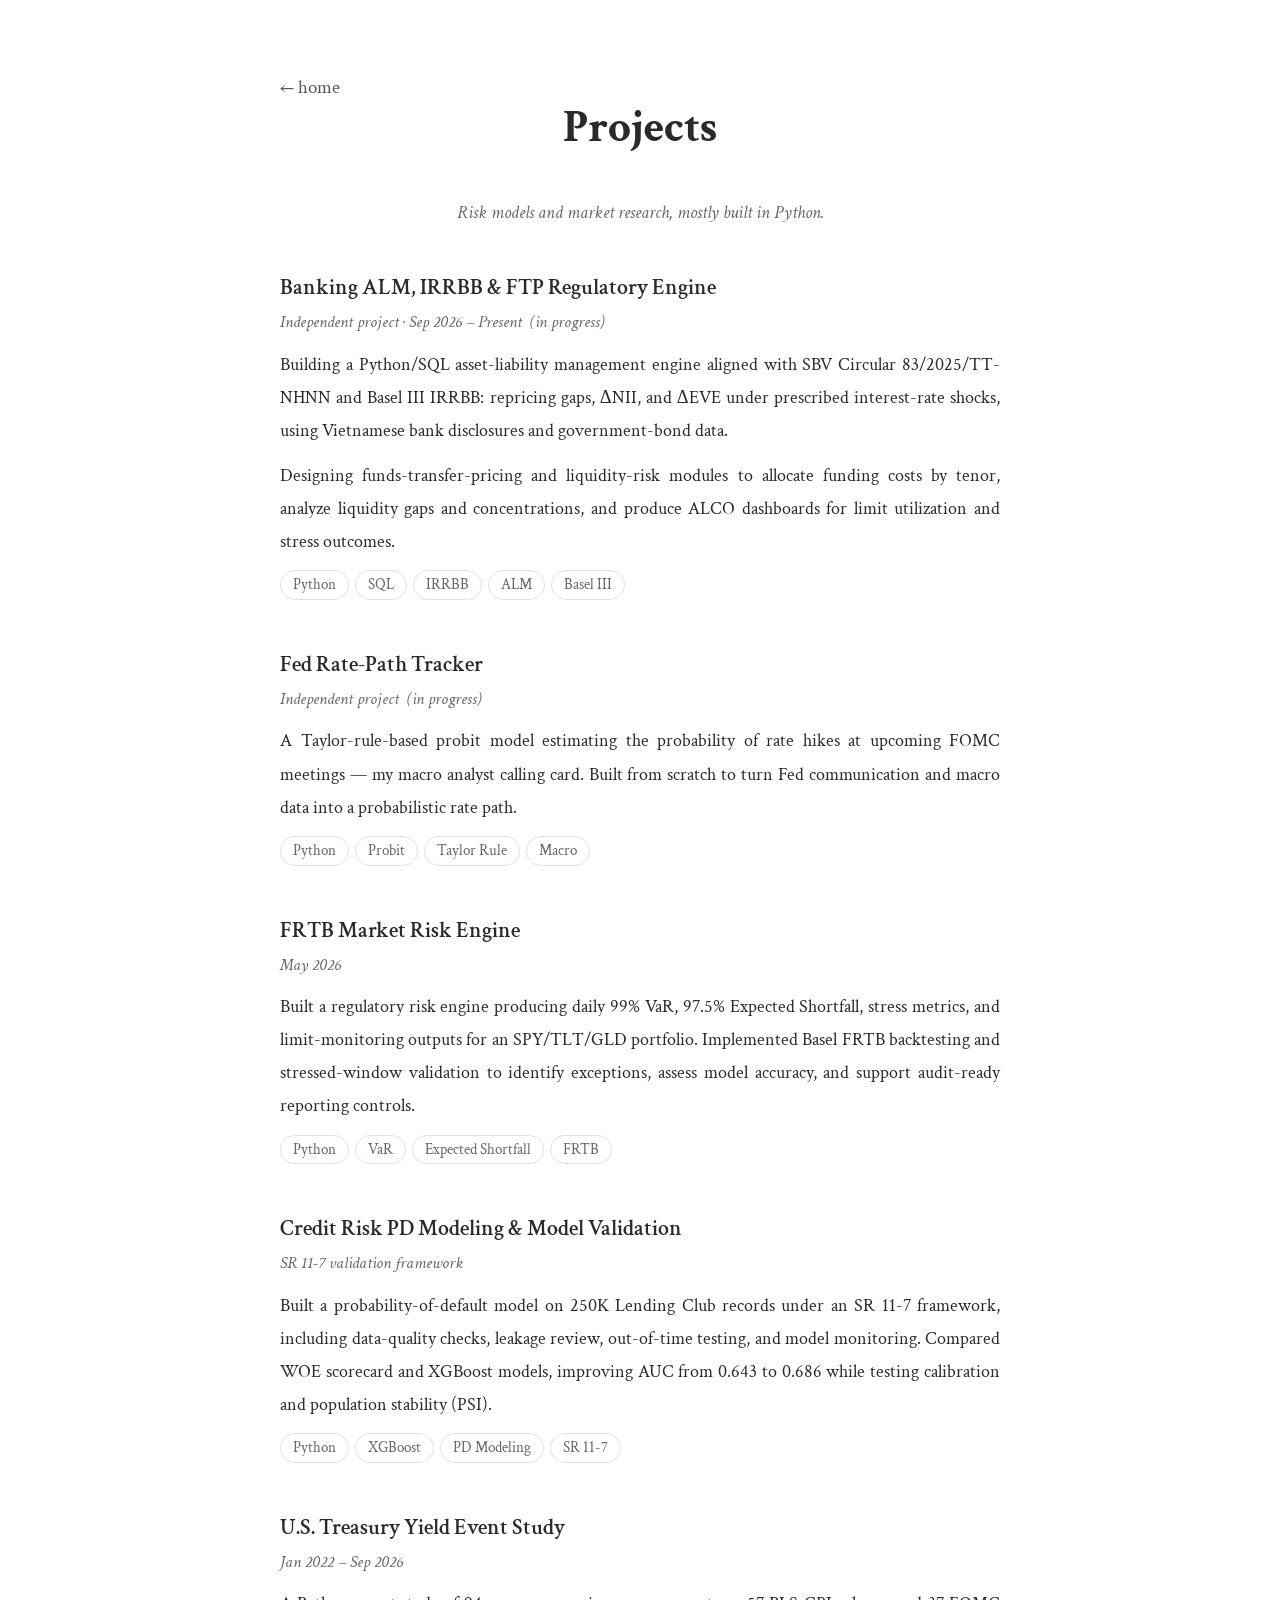
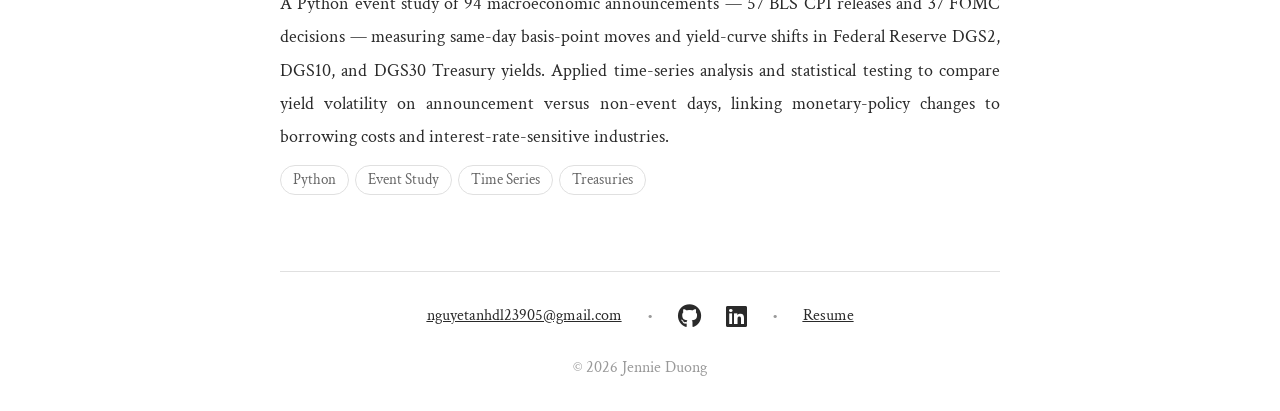
==== projects.html @ dcbd1a94 "Add files via upload" ====
<!DOCTYPE html>
<html lang="en">
<head>
    <meta charset="UTF-8">
    <meta name="viewport" content="width=device-width, initial-scale=1.0">
    <title>Projects &mdash; Jennie Duong</title>
    <link rel="icon" type="image/png" href="assets/images/favicon.png">
    <link rel="preconnect" href="https://fonts.googleapis.com">
    <link rel="preconnect" href="https://fonts.gstatic.com" crossorigin>
    <link href="https://fonts.googleapis.com/css2?family=Crimson+Text:ital,wght@0,400;0,600;0,700;1,400&display=swap" rel="stylesheet">
    <link rel="stylesheet" href="https://cdnjs.cloudflare.com/ajax/libs/font-awesome/6.5.0/css/all.min.css">
    <link rel="stylesheet" href="assets/css/style.css">
</head>
<body>
    <div class="container">
        <header class="page-header">
            <a href="index.html" class="back-link">&larr; home</a>
            <h2 class="page-title">Projects</h2>
        </header>

        <main>
            <p class="intro">Risk models and market research, mostly built in Python.</p>

            <div class="project">
                <h3>Banking ALM, IRRBB &amp; FTP Regulatory Engine</h3>
                <p class="meta">Independent project &middot; Sep 2026 &ndash; Present &nbsp;<span class="in-progress">(in progress)</span></p>
                <p>
                    Building a Python/SQL asset-liability management engine aligned with SBV Circular
                    83/2025/TT-NHNN and Basel III IRRBB: repricing gaps, &Delta;NII, and &Delta;EVE under
                    prescribed interest-rate shocks, using Vietnamese bank disclosures and government-bond data.
                </p>
                <p>
                    Designing funds-transfer-pricing and liquidity-risk modules to allocate funding costs by
                    tenor, analyze liquidity gaps and concentrations, and produce ALCO dashboards for limit
                    utilization and stress outcomes.
                </p>
                <div><span class="tag">Python</span><span class="tag">SQL</span><span class="tag">IRRBB</span><span class="tag">ALM</span><span class="tag">Basel III</span></div>
            </div>

            <div class="project">
                <h3>Fed Rate-Path Tracker</h3>
                <p class="meta">Independent project &nbsp;<span class="in-progress">(in progress)</span></p>
                <p>
                    A Taylor-rule-based probit model estimating the probability of rate hikes at upcoming FOMC
                    meetings &mdash; my macro analyst calling card. Built from scratch to turn Fed communication
                    and macro data into a probabilistic rate path.
                </p>
                <div><span class="tag">Python</span><span class="tag">Probit</span><span class="tag">Taylor Rule</span><span class="tag">Macro</span></div>
            </div>

            <div class="project">
                <h3>FRTB Market Risk Engine</h3>
                <p class="meta">May 2026</p>
                <p>
                    Built a regulatory risk engine producing daily 99% VaR, 97.5% Expected Shortfall, stress
                    metrics, and limit-monitoring outputs for an SPY/TLT/GLD portfolio. Implemented Basel FRTB
                    backtesting and stressed-window validation to identify exceptions, assess model accuracy,
                    and support audit-ready reporting controls.
                </p>
                <div><span class="tag">Python</span><span class="tag">VaR</span><span class="tag">Expected Shortfall</span><span class="tag">FRTB</span></div>
            </div>

            <div class="project">
                <h3>Credit Risk PD Modeling &amp; Model Validation</h3>
                <p class="meta">SR 11-7 validation framework</p>
                <p>
                    Built a probability-of-default model on 250K Lending Club records under an SR 11-7 framework,
                    including data-quality checks, leakage review, out-of-time testing, and model monitoring.
                    Compared WOE scorecard and XGBoost models, improving AUC from 0.643 to 0.686 while testing
                    calibration and population stability (PSI).
                </p>
                <div><span class="tag">Python</span><span class="tag">XGBoost</span><span class="tag">PD Modeling</span><span class="tag">SR 11-7</span></div>
            </div>

            <div class="project">
                <h3>U.S. Treasury Yield Event Study</h3>
                <p class="meta">Jan 2022 &ndash; Sep 2026</p>
                <p>
                    A Python event study of 94 macroeconomic announcements &mdash; 57 BLS CPI releases and 37
                    FOMC decisions &mdash; measuring same-day basis-point moves and yield-curve shifts in Federal
                    Reserve DGS2, DGS10, and DGS30 Treasury yields. Applied time-series analysis and statistical
                    testing to compare yield volatility on announcement versus non-event days, linking
                    monetary-policy changes to borrowing costs and interest-rate-sensitive industries.
                </p>
                <div><span class="tag">Python</span><span class="tag">Event Study</span><span class="tag">Time Series</span><span class="tag">Treasuries</span></div>
            </div>
        </main>

        <footer>
            <div class="social-links">
                <u><a href="mailto:nguyetanhdl23905@gmail.com" aria-label="Email">nguyetanhdl23905@gmail.com</a></u>
                <p>&bull;</p>
                <a href="https://github.com/" target="_blank" aria-label="GitHub"><i class="fa-brands fa-github fa-lg"></i></a>
                <a href="https://www.linkedin.com/in/jennie-duong-36888a2b6/" target="_blank" aria-label="LinkedIn"><i class="fa-brands fa-linkedin fa-lg"></i></a>
                <p>&bull;</p>
                <u><a href="assets/files/resume.pdf" target="_blank">Resume</a></u>
            </div>
            <p>&copy; 2026 Jennie Duong</p>
        </footer>
    </div>
</body>
</html>
---- assets/css/style.css ----
/* Personal site stylesheet — plain HTML/CSS in the style of hrishid15.github.io
   Serif (Crimson Text), centered 800px column, minimal black-on-white. */

* {
    margin: 0;
    padding: 0;
    box-sizing: border-box;
}

body {
    font-family: 'Crimson Text', Georgia, 'Times New Roman', serif;
    background-color: #ffffff;
    color: #2a2a2a;
    line-height: 1.7;
}

.container {
    max-width: 800px;
    margin: 0 auto;
    padding: 0 40px;
}

/* Header */
header {
    display: flex;
    justify-content: space-between;
    align-items: center;
    padding: 60px 0 0 0;
    gap: 40px;
}

.header-text {
    text-align: left;
    flex: 1;
}

.header-text h1 a {
    color: inherit;
    text-decoration: none;
}

h1 {
    font-size: 3rem;
    font-weight: 400;
    letter-spacing: -1px;
    margin-bottom: 5px;
}

.subtitle {
    font-size: 1.2rem;
    color: #666;
    font-style: italic;
}

.header-image {
    flex-shrink: 0;
}

.header-image img {
    width: 150px;
    height: 150px;
    border-radius: 50%;
    object-fit: cover;
    border: 3px solid #e0e0e0;
}

/* Inner page header (Career, Projects, Coursework, Blog) */
.page-header {
    display: flex;
    align-items: center;
    justify-content: center;
    position: relative;
    padding: 90px 0 10px;
    margin-bottom: 20px;
}

.back-link {
    position: absolute;
    left: 0;
    top: 50%;
    transform: translateY(-50%);
    color: #555;
    font-size: 1.2rem;
    text-decoration: none;
}

.back-link::after {
    content: '';
    position: absolute;
    width: 0;
    height: 2px;
    bottom: -5px;
    left: 0;
    background-color: #1a1a1a;
    transition: width 0.3s ease;
}

.back-link:hover {
    color: #1a1a1a;
}

.back-link:hover::after {
    width: 100%;
}

.page-title {
    font-size: 2.8rem;
    font-weight: 700;
    margin: 0;
    text-align: center;
}

/* Navigation */
nav {
    border-top: 1px solid #e0e0e0;
    border-bottom: 1px solid #e0e0e0;
    padding: 20px 0;
    margin: 40px 0;
}

nav ul {
    list-style: none;
    display: flex;
    justify-content: center;
    gap: 50px;
}

nav a {
    color: #2a2a2a;
    text-decoration: none;
    font-size: 1.1rem;
    position: relative;
    transition: color 0.3s ease;
}

nav a:hover {
    color: #999;
}

nav a.active {
    color: #2a2a2a;
    font-weight: 600;
}

nav a::after {
    content: '';
    position: absolute;
    width: 0;
    height: 2px;
    bottom: -5px;
    left: 0;
    background-color: #2a2a2a;
    transition: width 0.3s ease;
}

nav a:hover::after,
nav a.active::after {
    width: 100%;
}

/* Main content */
main {
    padding: 0 0 30px 0;
}

main h2 {
    font-size: 2rem;
    font-weight: 600;
    margin-bottom: 30px;
    text-align: center;
}

main p {
    font-size: 1.15rem;
    line-height: 1.8;
    margin-bottom: 20px;
    text-align: justify;
}

main a {
    color: inherit;
    text-decoration: none;
    transition: text-decoration 0.2s ease;
}

main a:hover,
main a:focus {
    text-decoration: underline;
}

.intro {
    text-align: center;
    color: #666;
    font-style: italic;
    margin-bottom: 40px;
}

/* Career entries */
.job {
    margin-bottom: 40px;
}

.job-head {
    display: flex;
    justify-content: space-between;
    align-items: baseline;
    flex-wrap: wrap;
    gap: 4px 16px;
}

.job h3 {
    font-size: 1.4rem;
    font-weight: 600;
}

.job .dates {
    color: #666;
    font-style: italic;
    font-size: 1.05rem;
    white-space: nowrap;
}

.job .role {
    color: #555;
    font-size: 1.1rem;
    font-style: italic;
    margin-bottom: 10px;
}

ul.bullets {
    margin: 0 0 0 24px;
    font-size: 1.1rem;
    line-height: 1.7;
}

ul.bullets li {
    margin-bottom: 8px;
    text-align: left;
}

/* Project entries */
.project {
    margin-bottom: 40px;
}

.project h3 {
    font-size: 1.4rem;
    font-weight: 600;
}

.project .meta {
    color: #666;
    font-style: italic;
    font-size: 1.05rem;
    margin-bottom: 10px;
}

.project p {
    margin-bottom: 12px;
}

.tag {
    display: inline-block;
    font-size: 0.95rem;
    border: 1px solid #e0e0e0;
    border-radius: 20px;
    padding: 1px 12px;
    color: #666;
    margin: 0 6px 6px 0;
}

.in-progress {
    color: #666;
    font-style: italic;
    font-size: 1.05rem;
}

/* Coursework */
.course {
    margin-bottom: 38px;
}

.course h3 {
    font-size: 1.35rem;
    font-weight: 600;
    margin-bottom: 4px;
}

.course .keywords {
    color: #777;
    font-style: italic;
    font-size: 1.05rem;
    margin-bottom: 10px;
}

.course p {
    margin-bottom: 0;
}

.section-head {
    display: inline-block;
    font-size: 2rem;
    font-weight: 600;
    margin: 10px 0 28px;
    padding-bottom: 6px;
    border-bottom: 1px solid #e0e0e0;
}

/* Blog */
.post {
    margin-bottom: 36px;
}

.post h3 {
    font-size: 1.4rem;
    font-weight: 600;
}

.post .date {
    color: #999;
    font-style: italic;
    font-size: 1.05rem;
    margin-bottom: 10px;
}

/* Footer */
footer {
    text-align: center;
    padding: 30px 0;
    border-top: 1px solid #e0e0e0;
    color: #999;
    font-size: 1rem;
}

.social-links {
    display: flex;
    justify-content: center;
    align-items: center;
    gap: 25px;
    margin-bottom: 25px;
    flex-wrap: wrap;
}

.social-links a {
    color: #2a2a2a;
    text-decoration: none;
    transition: color 0.3s ease;
    display: flex;
    align-items: center;
    justify-content: center;
}

.social-links a:hover {
    color: #666;
}

.social-links i {
    font-size: 1.5rem;
}

.social-links a:hover i {
    color: #555;
}

.social-links u a {
    text-decoration: underline;
}

/* Responsive */
@media (max-width: 768px) {
    .page-header {
        display: block;
        text-align: center;
        padding-top: 30px;
    }

    .back-link {
        position: relative;
        display: inline-block;
        transform: none;
        margin-bottom: 12px;
    }

    .page-title {
        font-size: 2.2rem;
    }

    header {
        flex-direction: column;
        text-align: center;
    }

    .header-text {
        text-align: center;
    }

    .header-image img {
        width: 150px;
        height: 150px;
    }

    h1 {
        font-size: 2.8rem;
    }

    .subtitle {
        font-size: 1.2rem;
    }

    nav ul {
        flex-wrap: wrap;
        gap: 25px;
    }

    nav a {
        font-size: 1.1rem;
    }

    main h2 {
        font-size: 2rem;
    }

    main p {
        font-size: 1.1rem;
        text-align: left;
    }

    .job-head {
        flex-direction: column;
        align-items: flex-start;
    }
}
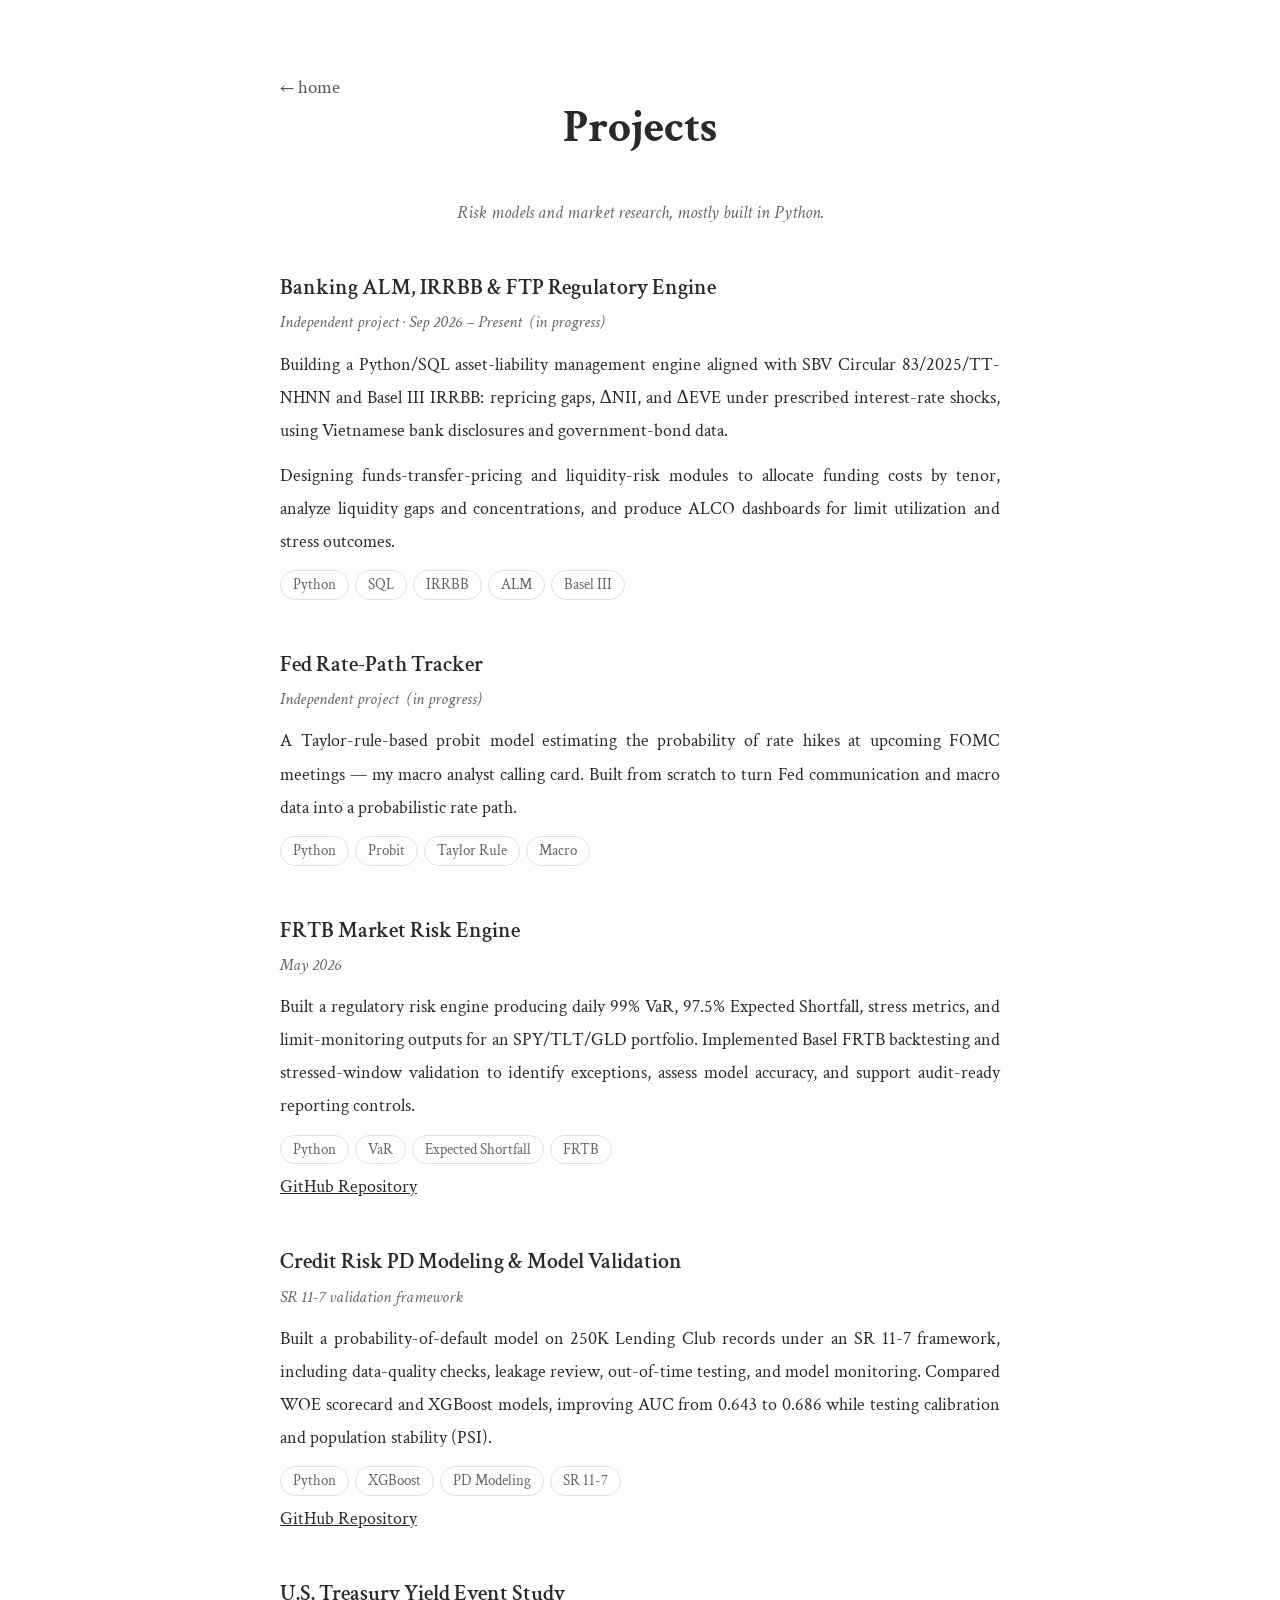
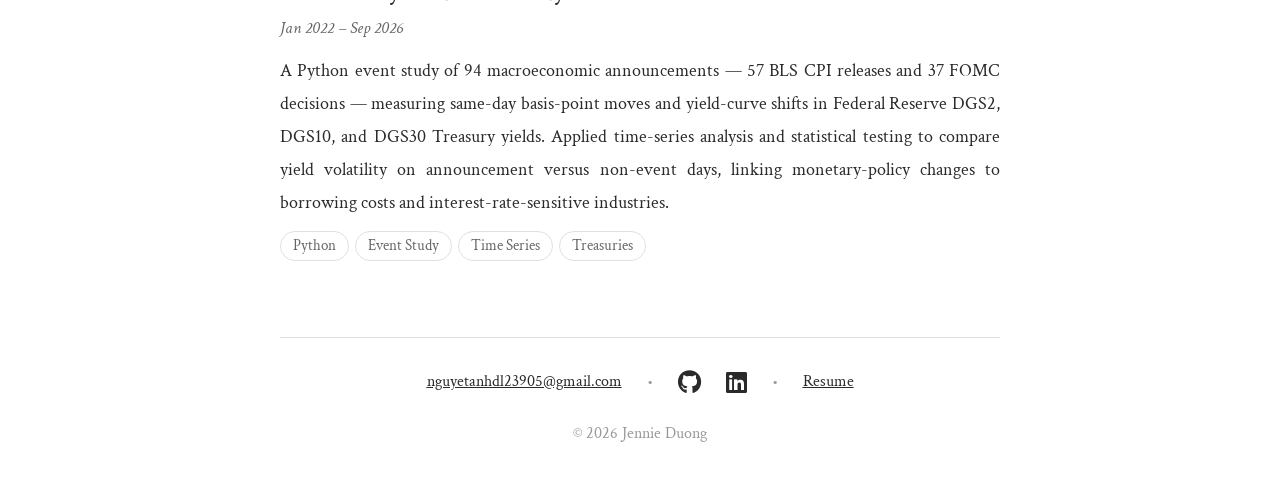
==== commit 3dce4c4f: "Add files via upload" ====
--- a/projects.html
+++ b/projects.html
@@ -58,6 +58,7 @@
                     and support audit-ready reporting controls.
                 </p>
                 <div><span class="tag">Python</span><span class="tag">VaR</span><span class="tag">Expected Shortfall</span><span class="tag">FRTB</span></div>
+                <p><u><a href="https://github.com/jennied2/FRTB-Market-Risk-Engine" target="_blank">GitHub Repository</a></u></p>
             </div>
 
             <div class="project">
@@ -70,6 +71,7 @@
                     calibration and population stability (PSI).
                 </p>
                 <div><span class="tag">Python</span><span class="tag">XGBoost</span><span class="tag">PD Modeling</span><span class="tag">SR 11-7</span></div>
+                <p><u><a href="https://github.com/jennied2/credit-risk-pd-validation" target="_blank">GitHub Repository</a></u></p>
             </div>
 
             <div class="project">
@@ -90,7 +92,7 @@
             <div class="social-links">
                 <u><a href="mailto:nguyetanhdl23905@gmail.com" aria-label="Email">nguyetanhdl23905@gmail.com</a></u>
                 <p>&bull;</p>
-                <a href="https://github.com/" target="_blank" aria-label="GitHub"><i class="fa-brands fa-github fa-lg"></i></a>
+                <a href="https://github.com/jennied2" target="_blank" aria-label="GitHub"><i class="fa-brands fa-github fa-lg"></i></a>
                 <a href="https://www.linkedin.com/in/jennie-duong-36888a2b6/" target="_blank" aria-label="LinkedIn"><i class="fa-brands fa-linkedin fa-lg"></i></a>
                 <p>&bull;</p>
                 <u><a href="assets/files/resume.pdf" target="_blank">Resume</a></u>
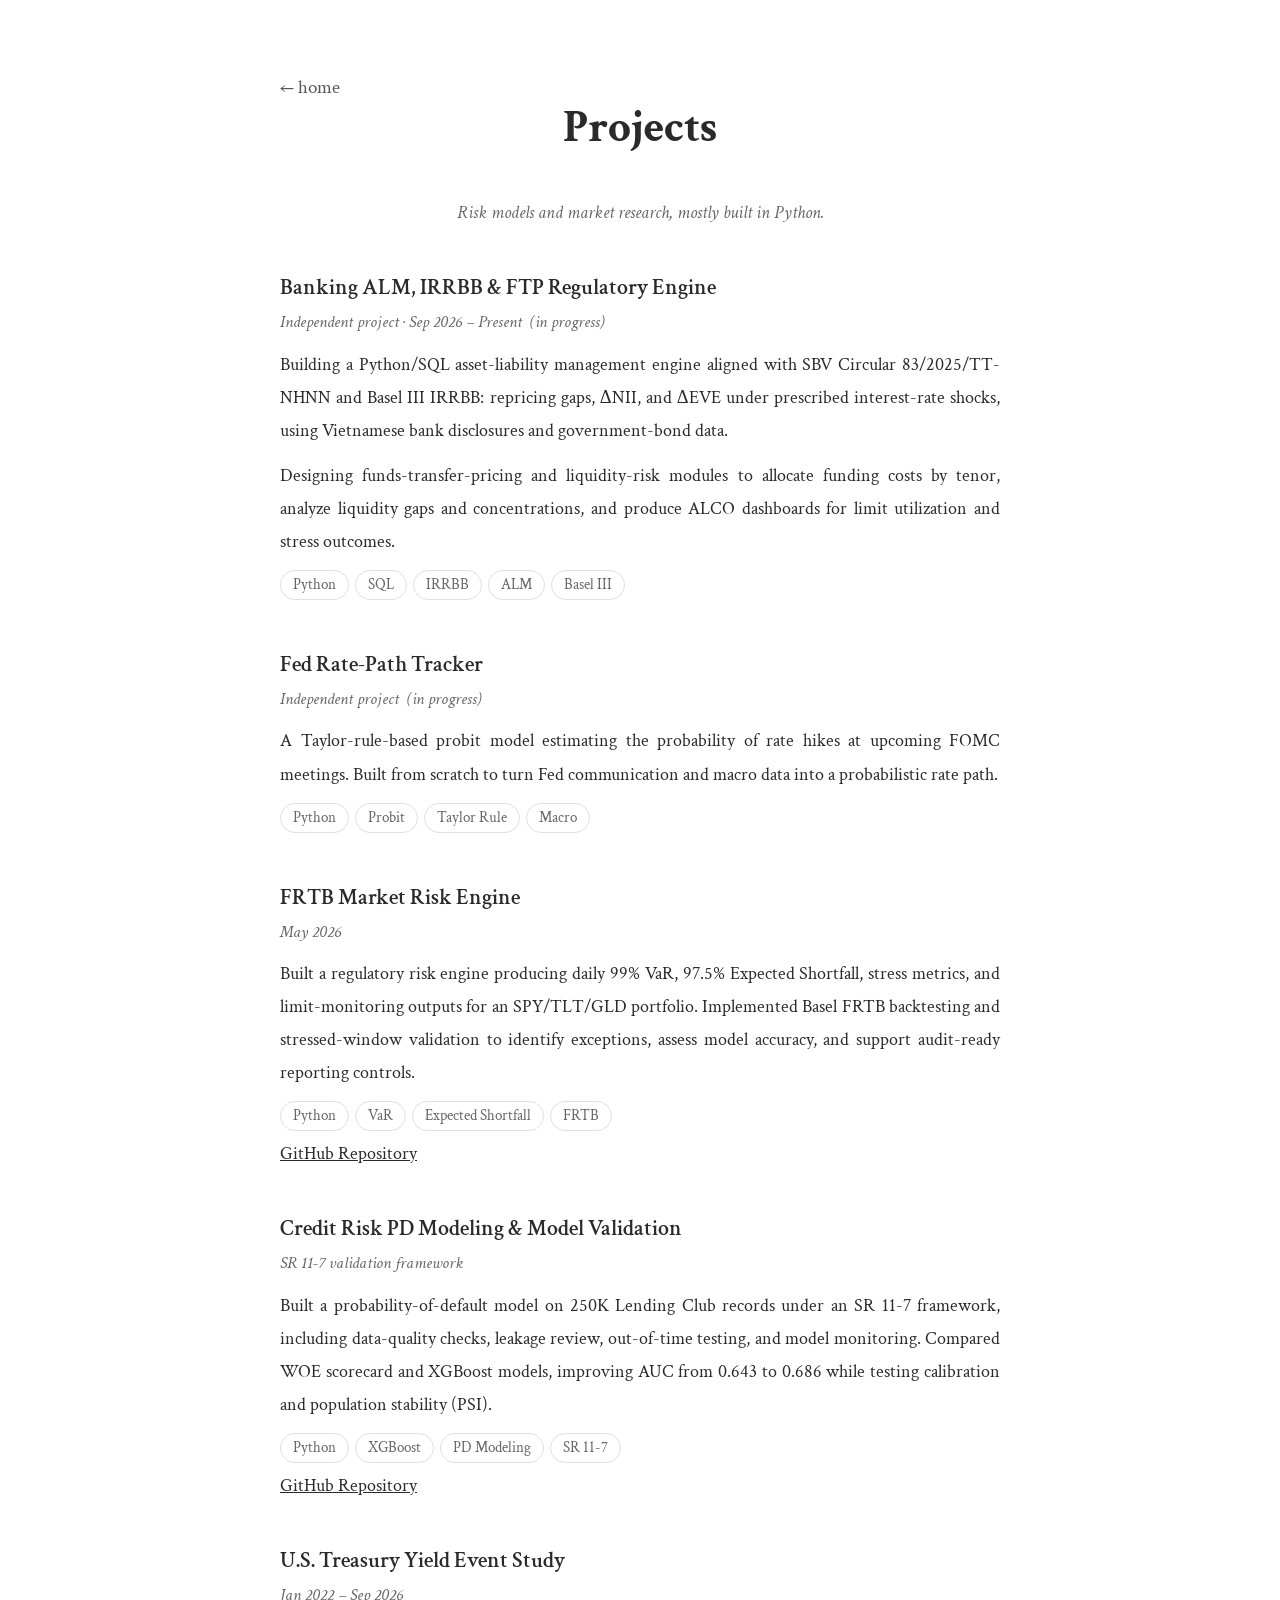
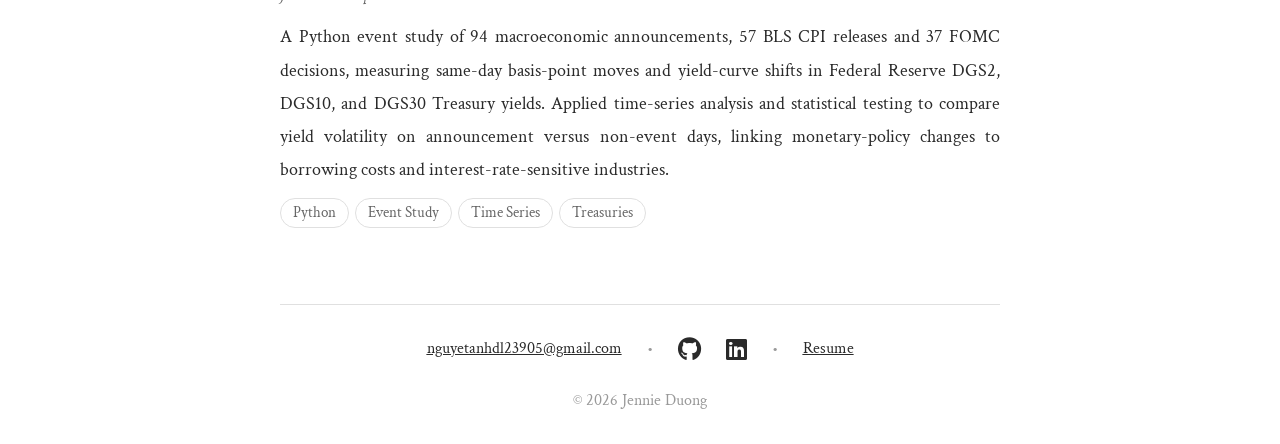
==== commit 5251ae59: "Add files via upload" ====
--- a/projects.html
+++ b/projects.html
@@ -42,7 +42,7 @@
                 <p class="meta">Independent project &nbsp;<span class="in-progress">(in progress)</span></p>
                 <p>
                     A Taylor-rule-based probit model estimating the probability of rate hikes at upcoming FOMC
-                    meetings &mdash; my macro analyst calling card. Built from scratch to turn Fed communication
+                    meetings. Built from scratch to turn Fed communication
                     and macro data into a probabilistic rate path.
                 </p>
                 <div><span class="tag">Python</span><span class="tag">Probit</span><span class="tag">Taylor Rule</span><span class="tag">Macro</span></div>
@@ -78,8 +78,8 @@
                 <h3>U.S. Treasury Yield Event Study</h3>
                 <p class="meta">Jan 2022 &ndash; Sep 2026</p>
                 <p>
-                    A Python event study of 94 macroeconomic announcements &mdash; 57 BLS CPI releases and 37
-                    FOMC decisions &mdash; measuring same-day basis-point moves and yield-curve shifts in Federal
+                    A Python event study of 94 macroeconomic announcements, 57 BLS CPI releases and 37
+                    FOMC decisions, measuring same-day basis-point moves and yield-curve shifts in Federal
                     Reserve DGS2, DGS10, and DGS30 Treasury yields. Applied time-series analysis and statistical
                     testing to compare yield volatility on announcement versus non-event days, linking
                     monetary-policy changes to borrowing costs and interest-rate-sensitive industries.
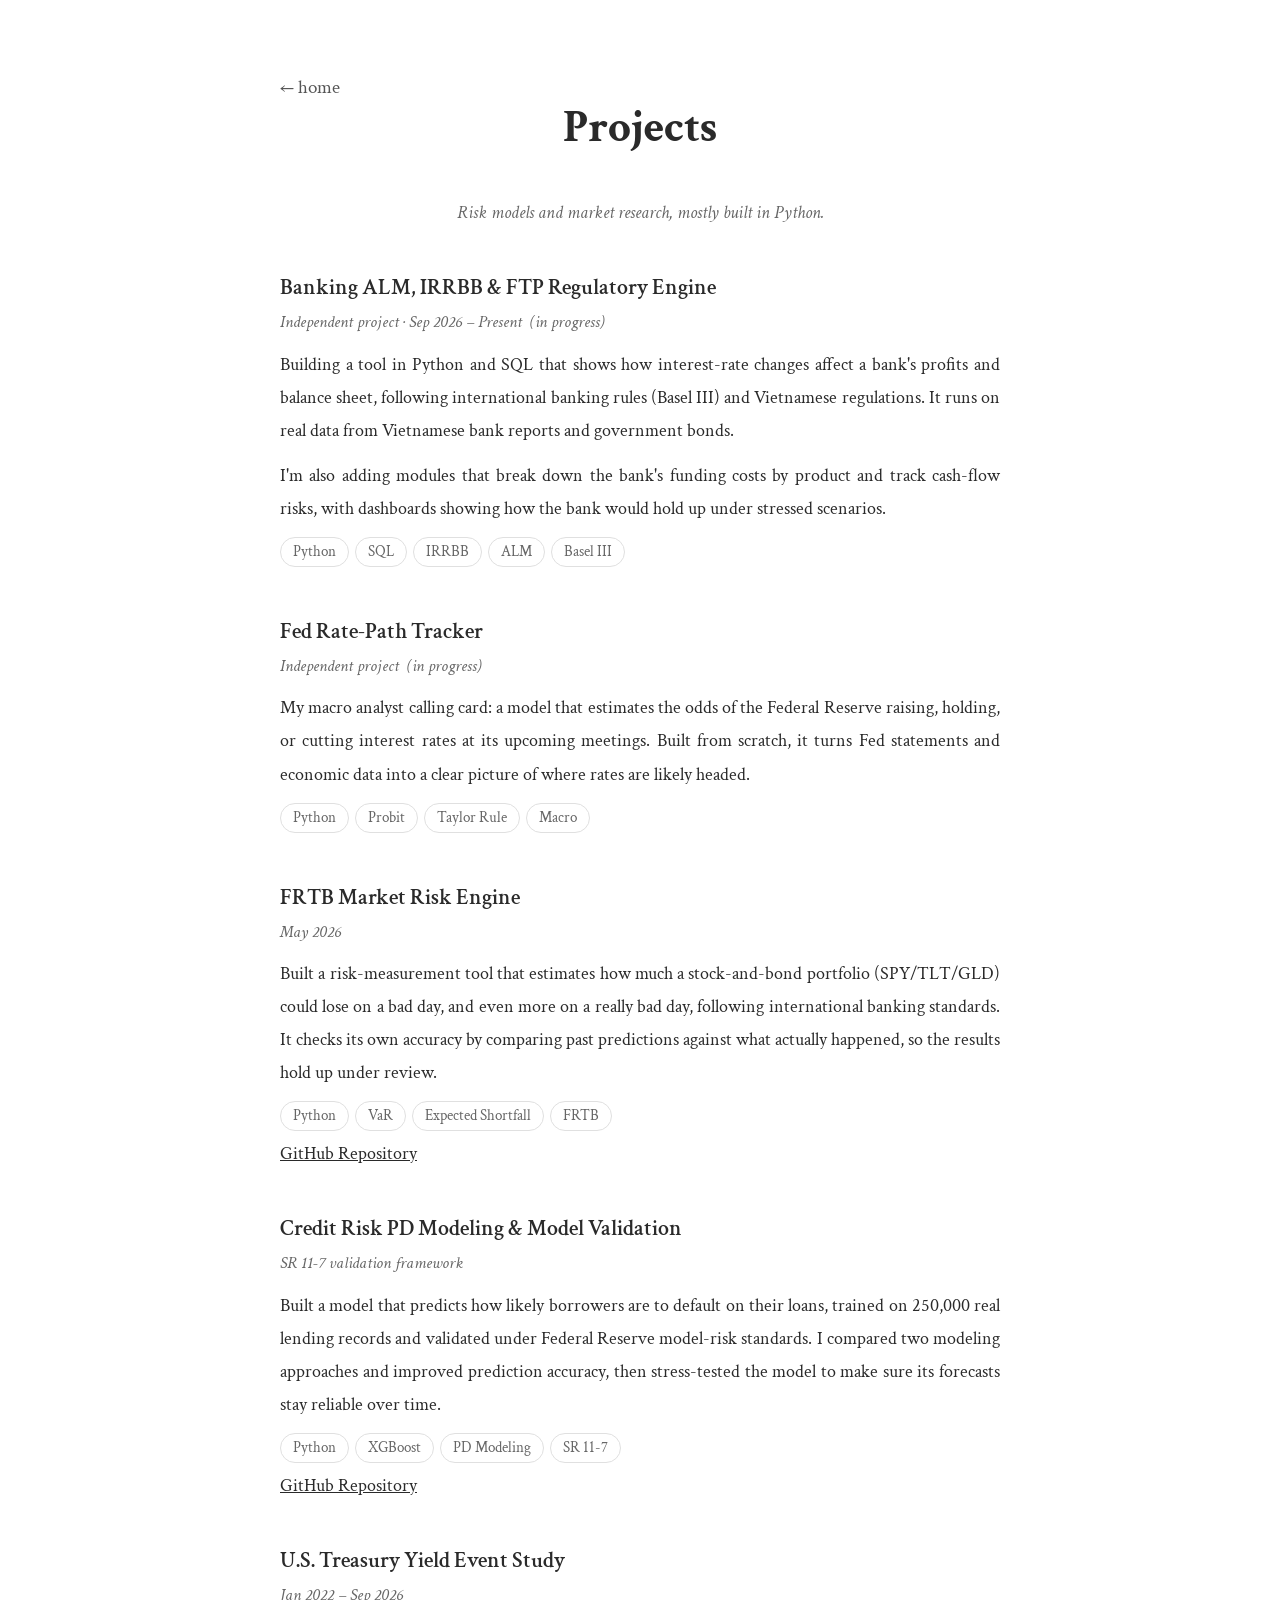
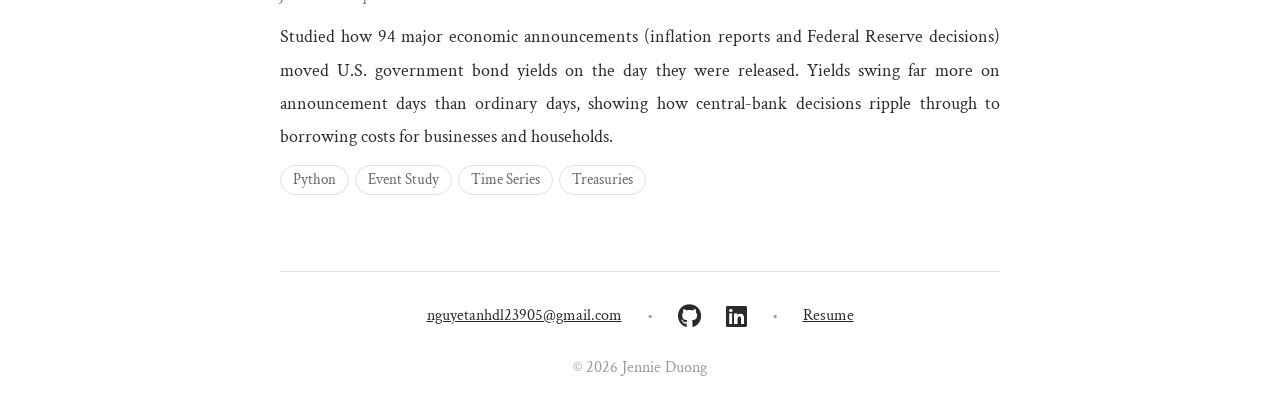
==== commit 0ae3c7cd: "Add files via upload" ====
--- a/projects.html
+++ b/projects.html
@@ -25,14 +25,14 @@
                 <h3>Banking ALM, IRRBB &amp; FTP Regulatory Engine</h3>
                 <p class="meta">Independent project &middot; Sep 2026 &ndash; Present &nbsp;<span class="in-progress">(in progress)</span></p>
                 <p>
-                    Building a Python/SQL asset-liability management engine aligned with SBV Circular
-                    83/2025/TT-NHNN and Basel III IRRBB: repricing gaps, &Delta;NII, and &Delta;EVE under
-                    prescribed interest-rate shocks, using Vietnamese bank disclosures and government-bond data.
+                    Building a tool in Python and SQL that shows how interest-rate changes affect a bank's
+                    profits and balance sheet, following international banking rules (Basel III) and
+                    Vietnamese regulations. It runs on real data from Vietnamese bank reports and
+                    government bonds.
                 </p>
                 <p>
-                    Designing funds-transfer-pricing and liquidity-risk modules to allocate funding costs by
-                    tenor, analyze liquidity gaps and concentrations, and produce ALCO dashboards for limit
-                    utilization and stress outcomes.
+                    I'm also adding modules that break down the bank's funding costs by product and track
+                    cash-flow risks, with dashboards showing how the bank would hold up under stressed scenarios.
                 </p>
                 <div><span class="tag">Python</span><span class="tag">SQL</span><span class="tag">IRRBB</span><span class="tag">ALM</span><span class="tag">Basel III</span></div>
             </div>
@@ -41,9 +41,10 @@
                 <h3>Fed Rate-Path Tracker</h3>
                 <p class="meta">Independent project &nbsp;<span class="in-progress">(in progress)</span></p>
                 <p>
-                    A Taylor-rule-based probit model estimating the probability of rate hikes at upcoming FOMC
-                    meetings. Built from scratch to turn Fed communication
-                    and macro data into a probabilistic rate path.
+                    My macro analyst calling card: a model that estimates the odds of the Federal Reserve
+                    raising, holding, or cutting interest rates at its upcoming meetings. Built from
+                    scratch, it turns Fed statements and economic data into a clear picture of where rates
+                    are likely headed.
                 </p>
                 <div><span class="tag">Python</span><span class="tag">Probit</span><span class="tag">Taylor Rule</span><span class="tag">Macro</span></div>
             </div>
@@ -52,10 +53,10 @@
                 <h3>FRTB Market Risk Engine</h3>
                 <p class="meta">May 2026</p>
                 <p>
-                    Built a regulatory risk engine producing daily 99% VaR, 97.5% Expected Shortfall, stress
-                    metrics, and limit-monitoring outputs for an SPY/TLT/GLD portfolio. Implemented Basel FRTB
-                    backtesting and stressed-window validation to identify exceptions, assess model accuracy,
-                    and support audit-ready reporting controls.
+                    Built a risk-measurement tool that estimates how much a stock-and-bond portfolio
+                    (SPY/TLT/GLD) could lose on a bad day, and even more on a really bad day, following
+                    international banking standards. It checks its own accuracy by comparing past predictions
+                    against what actually happened, so the results hold up under review.
                 </p>
                 <div><span class="tag">Python</span><span class="tag">VaR</span><span class="tag">Expected Shortfall</span><span class="tag">FRTB</span></div>
                 <p><u><a href="https://github.com/jennied2/FRTB-Market-Risk-Engine" target="_blank">GitHub Repository</a></u></p>
@@ -65,10 +66,10 @@
                 <h3>Credit Risk PD Modeling &amp; Model Validation</h3>
                 <p class="meta">SR 11-7 validation framework</p>
                 <p>
-                    Built a probability-of-default model on 250K Lending Club records under an SR 11-7 framework,
-                    including data-quality checks, leakage review, out-of-time testing, and model monitoring.
-                    Compared WOE scorecard and XGBoost models, improving AUC from 0.643 to 0.686 while testing
-                    calibration and population stability (PSI).
+                    Built a model that predicts how likely borrowers are to default on their loans, trained on
+                    250,000 real lending records and validated under Federal Reserve model-risk standards.
+                    I compared two modeling approaches and improved prediction accuracy, then stress-tested
+                    the model to make sure its forecasts stay reliable over time.
                 </p>
                 <div><span class="tag">Python</span><span class="tag">XGBoost</span><span class="tag">PD Modeling</span><span class="tag">SR 11-7</span></div>
                 <p><u><a href="https://github.com/jennied2/credit-risk-pd-validation" target="_blank">GitHub Repository</a></u></p>
@@ -78,11 +79,10 @@
                 <h3>U.S. Treasury Yield Event Study</h3>
                 <p class="meta">Jan 2022 &ndash; Sep 2026</p>
                 <p>
-                    A Python event study of 94 macroeconomic announcements, 57 BLS CPI releases and 37
-                    FOMC decisions, measuring same-day basis-point moves and yield-curve shifts in Federal
-                    Reserve DGS2, DGS10, and DGS30 Treasury yields. Applied time-series analysis and statistical
-                    testing to compare yield volatility on announcement versus non-event days, linking
-                    monetary-policy changes to borrowing costs and interest-rate-sensitive industries.
+                    Studied how 94 major economic announcements (inflation reports and Federal Reserve
+                    decisions) moved U.S. government bond yields on the day they were released. Yields
+                    swing far more on announcement days than ordinary days, showing how central-bank decisions
+                    ripple through to borrowing costs for businesses and households.
                 </p>
                 <div><span class="tag">Python</span><span class="tag">Event Study</span><span class="tag">Time Series</span><span class="tag">Treasuries</span></div>
             </div>
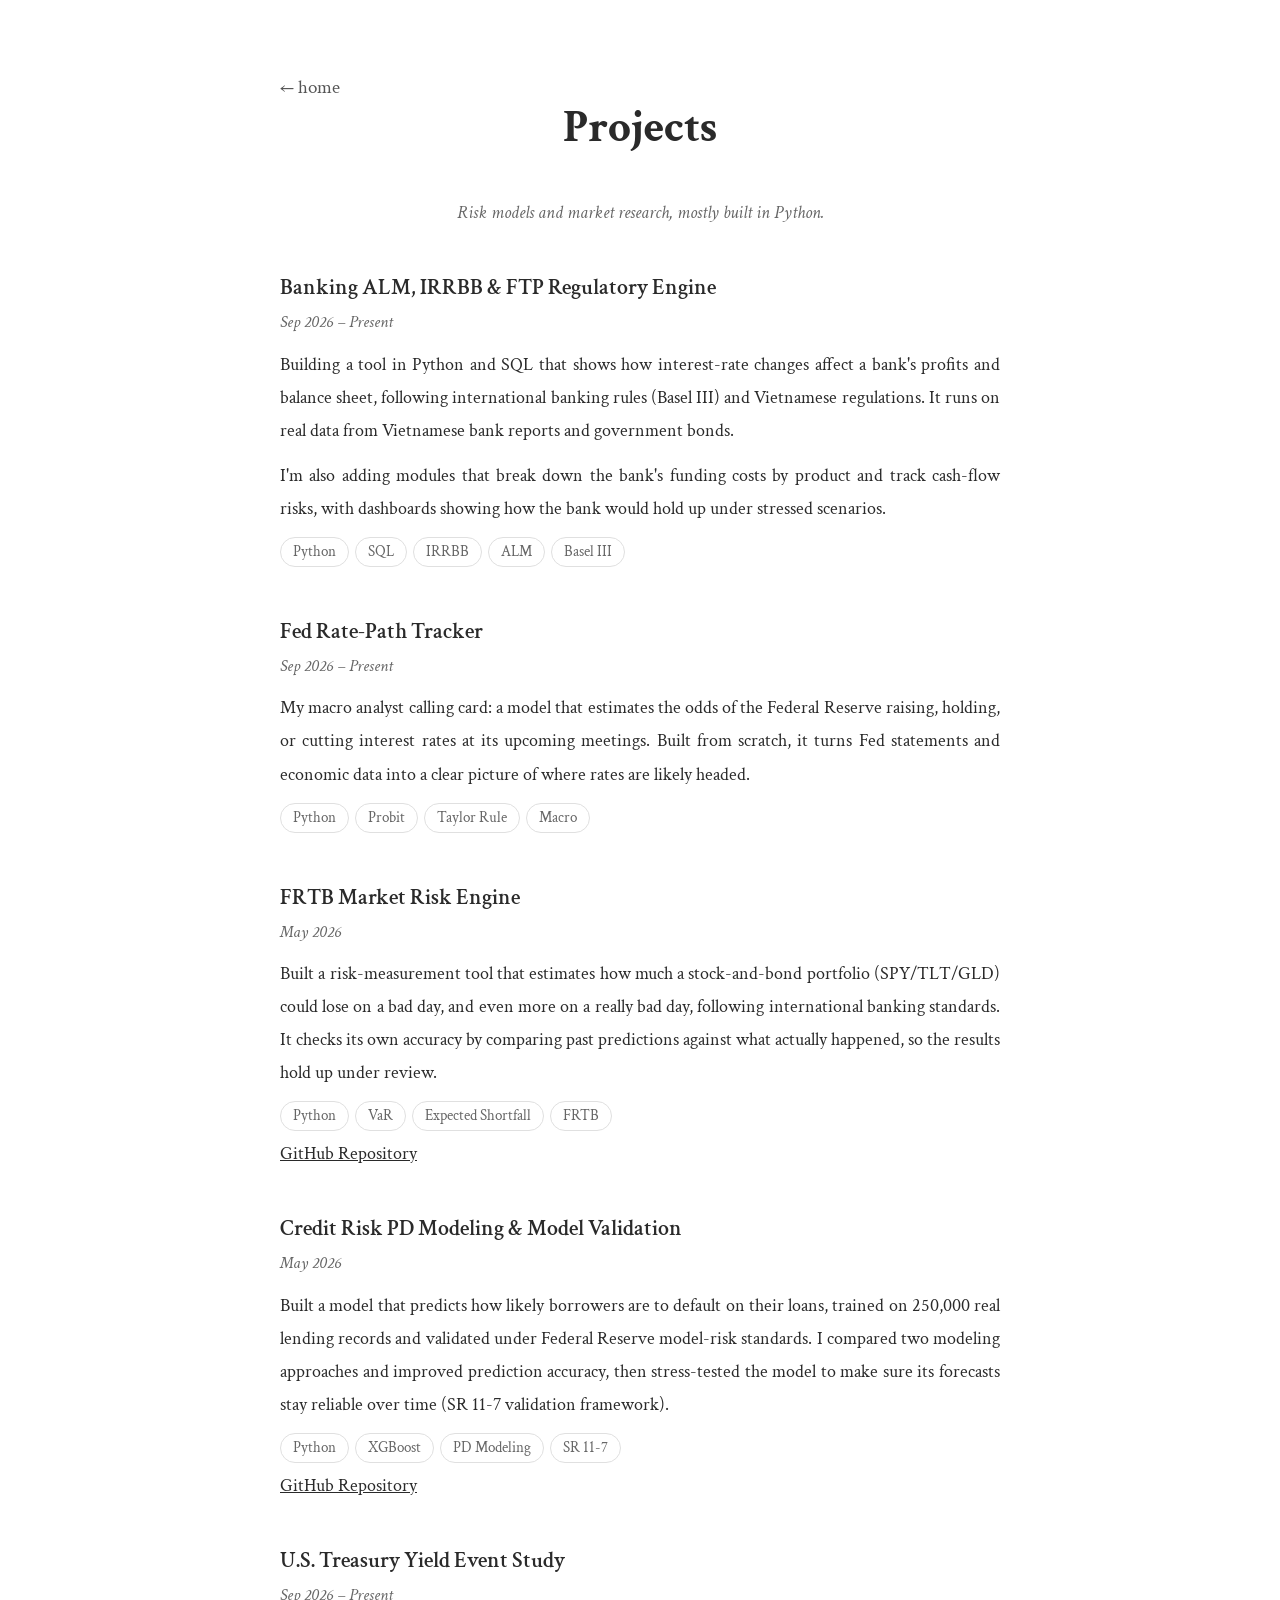
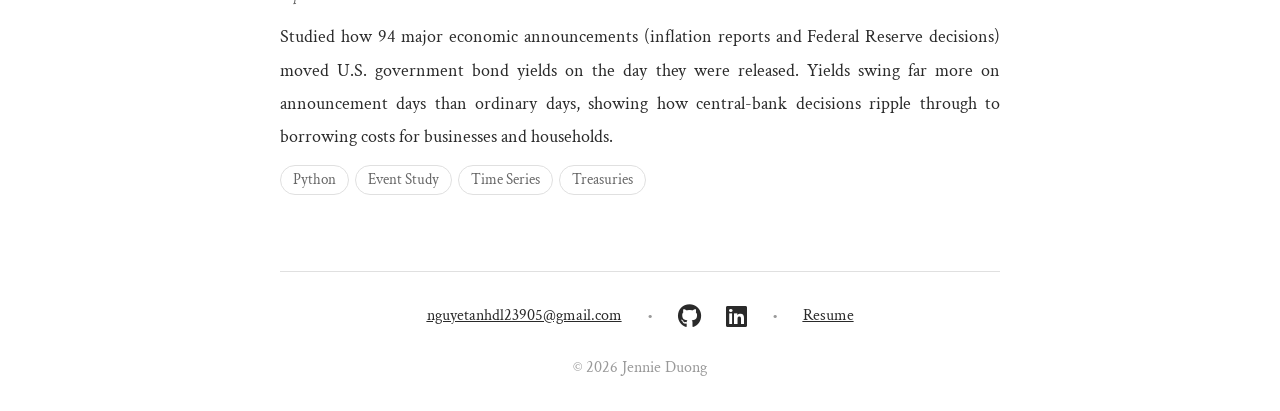
==== commit 894c47c0: "Add files via upload" ====
--- a/projects.html
+++ b/projects.html
@@ -23,7 +23,7 @@
 
             <div class="project">
                 <h3>Banking ALM, IRRBB &amp; FTP Regulatory Engine</h3>
-                <p class="meta">Independent project &middot; Sep 2026 &ndash; Present &nbsp;<span class="in-progress">(in progress)</span></p>
+                <p class="meta">Sep 2026 &ndash; Present</p>
                 <p>
                     Building a tool in Python and SQL that shows how interest-rate changes affect a bank's
                     profits and balance sheet, following international banking rules (Basel III) and
@@ -39,7 +39,7 @@
 
             <div class="project">
                 <h3>Fed Rate-Path Tracker</h3>
-                <p class="meta">Independent project &nbsp;<span class="in-progress">(in progress)</span></p>
+                <p class="meta">Sep 2026 &ndash; Present</p>
                 <p>
                     My macro analyst calling card: a model that estimates the odds of the Federal Reserve
                     raising, holding, or cutting interest rates at its upcoming meetings. Built from
@@ -64,12 +64,12 @@
 
             <div class="project">
                 <h3>Credit Risk PD Modeling &amp; Model Validation</h3>
-                <p class="meta">SR 11-7 validation framework</p>
+                <p class="meta">May 2026</p>
                 <p>
                     Built a model that predicts how likely borrowers are to default on their loans, trained on
                     250,000 real lending records and validated under Federal Reserve model-risk standards.
                     I compared two modeling approaches and improved prediction accuracy, then stress-tested
-                    the model to make sure its forecasts stay reliable over time.
+                    the model to make sure its forecasts stay reliable over time (SR 11-7 validation framework).
                 </p>
                 <div><span class="tag">Python</span><span class="tag">XGBoost</span><span class="tag">PD Modeling</span><span class="tag">SR 11-7</span></div>
                 <p><u><a href="https://github.com/jennied2/credit-risk-pd-validation" target="_blank">GitHub Repository</a></u></p>
@@ -77,7 +77,7 @@
 
             <div class="project">
                 <h3>U.S. Treasury Yield Event Study</h3>
-                <p class="meta">Jan 2022 &ndash; Sep 2026</p>
+                <p class="meta">Sep 2026 &ndash; Present</p>
                 <p>
                     Studied how 94 major economic announcements (inflation reports and Federal Reserve
                     decisions) moved U.S. government bond yields on the day they were released. Yields
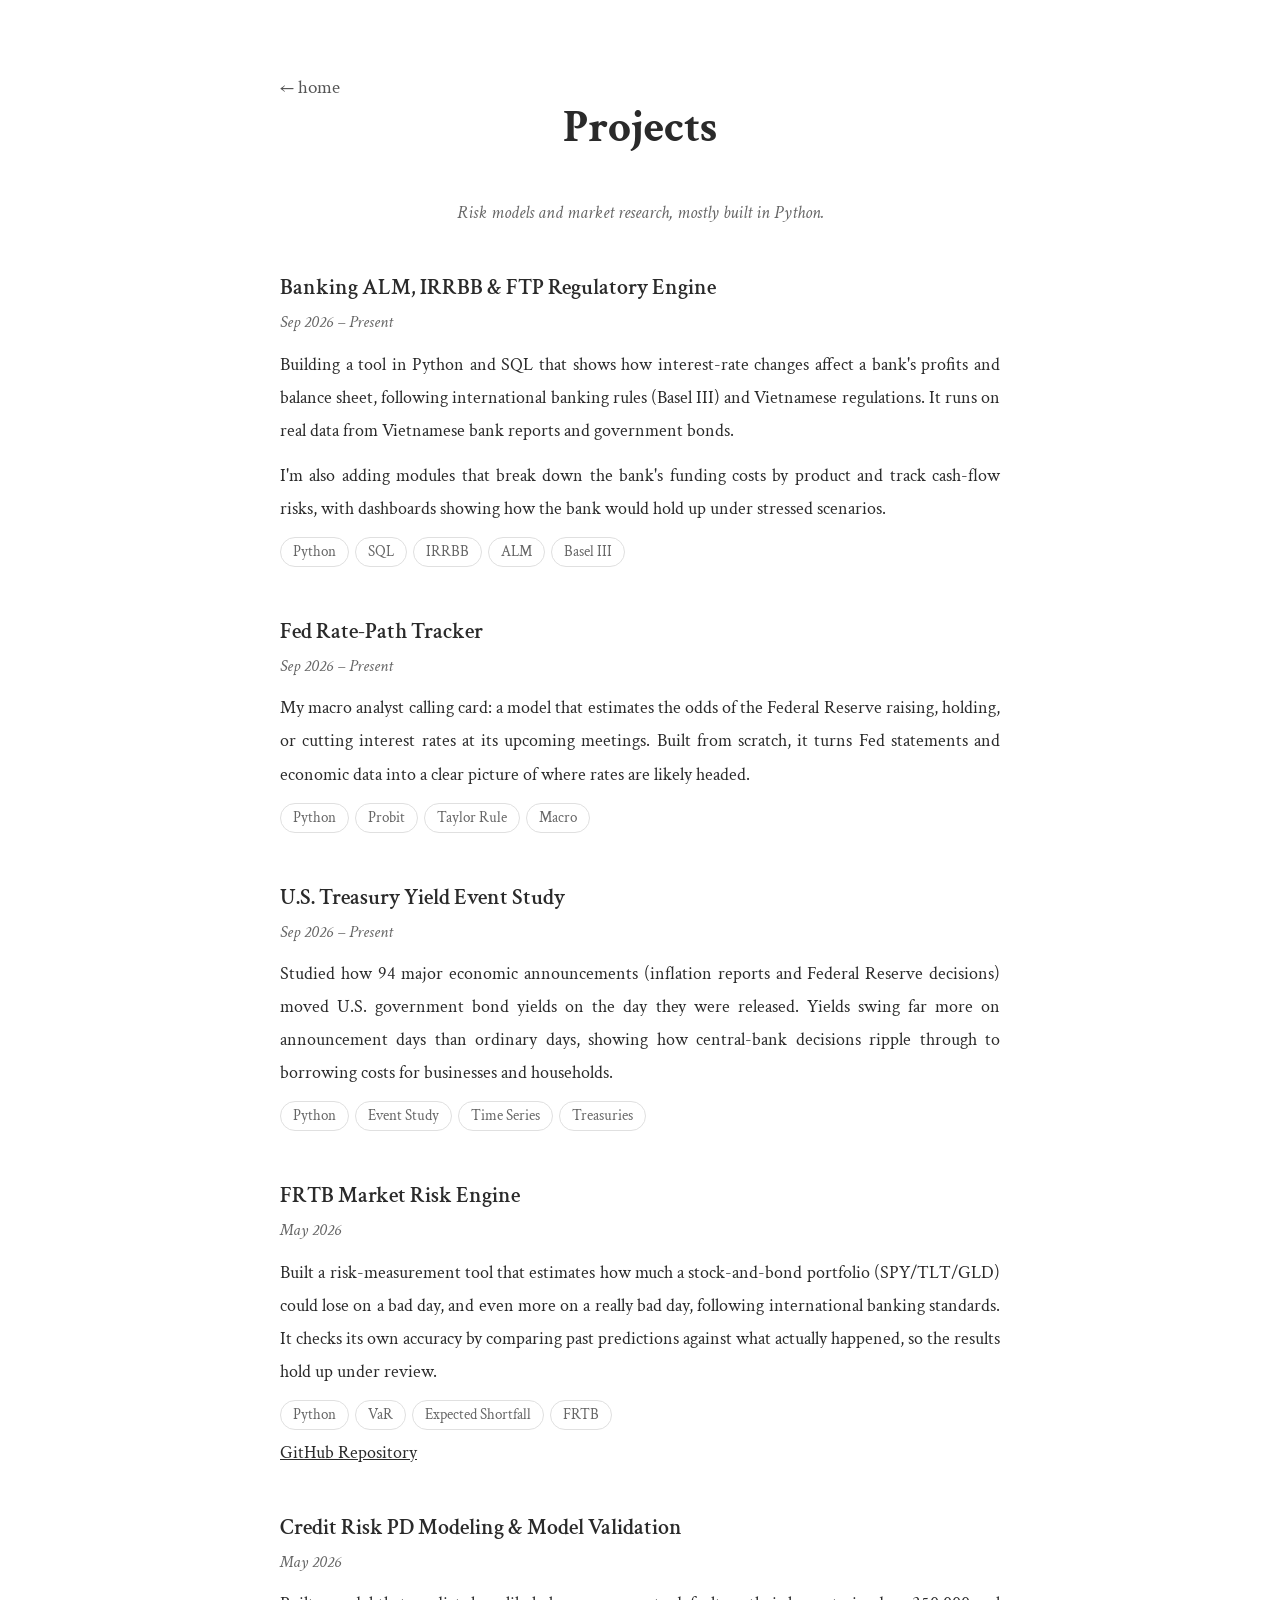
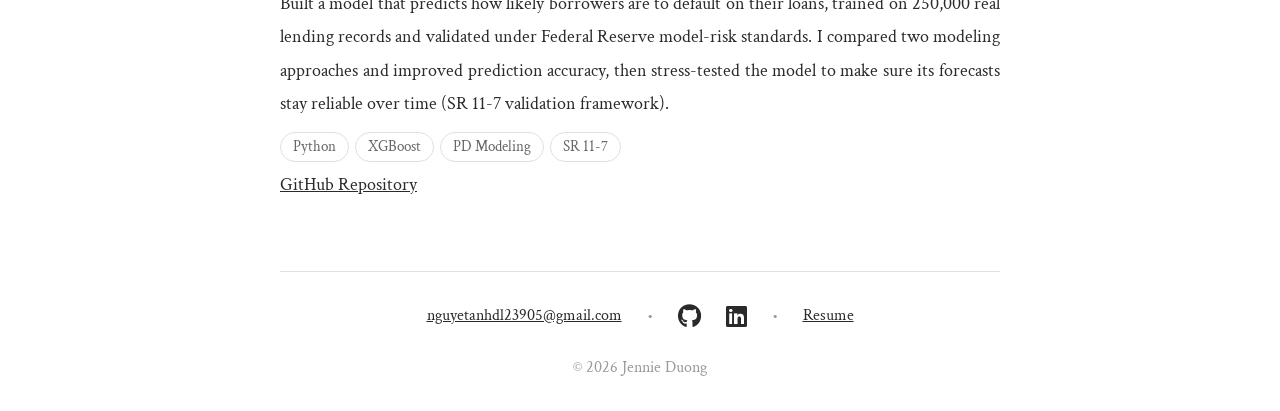
==== commit b700e400: "Add files via upload" ====
--- a/projects.html
+++ b/projects.html
@@ -50,6 +50,18 @@
             </div>
 
             <div class="project">
+                <h3>U.S. Treasury Yield Event Study</h3>
+                <p class="meta">Sep 2026 &ndash; Present</p>
+                <p>
+                    Studied how 94 major economic announcements (inflation reports and Federal Reserve
+                    decisions) moved U.S. government bond yields on the day they were released. Yields
+                    swing far more on announcement days than ordinary days, showing how central-bank decisions
+                    ripple through to borrowing costs for businesses and households.
+                </p>
+                <div><span class="tag">Python</span><span class="tag">Event Study</span><span class="tag">Time Series</span><span class="tag">Treasuries</span></div>
+            </div>
+
+            <div class="project">
                 <h3>FRTB Market Risk Engine</h3>
                 <p class="meta">May 2026</p>
                 <p>
@@ -74,18 +86,6 @@
                 <div><span class="tag">Python</span><span class="tag">XGBoost</span><span class="tag">PD Modeling</span><span class="tag">SR 11-7</span></div>
                 <p><u><a href="https://github.com/jennied2/credit-risk-pd-validation" target="_blank">GitHub Repository</a></u></p>
             </div>
-
-            <div class="project">
-                <h3>U.S. Treasury Yield Event Study</h3>
-                <p class="meta">Sep 2026 &ndash; Present</p>
-                <p>
-                    Studied how 94 major economic announcements (inflation reports and Federal Reserve
-                    decisions) moved U.S. government bond yields on the day they were released. Yields
-                    swing far more on announcement days than ordinary days, showing how central-bank decisions
-                    ripple through to borrowing costs for businesses and households.
-                </p>
-                <div><span class="tag">Python</span><span class="tag">Event Study</span><span class="tag">Time Series</span><span class="tag">Treasuries</span></div>
-            </div>
         </main>
 
         <footer>
@@ -102,3 +102,4 @@
     </div>
 </body>
 </html>
+
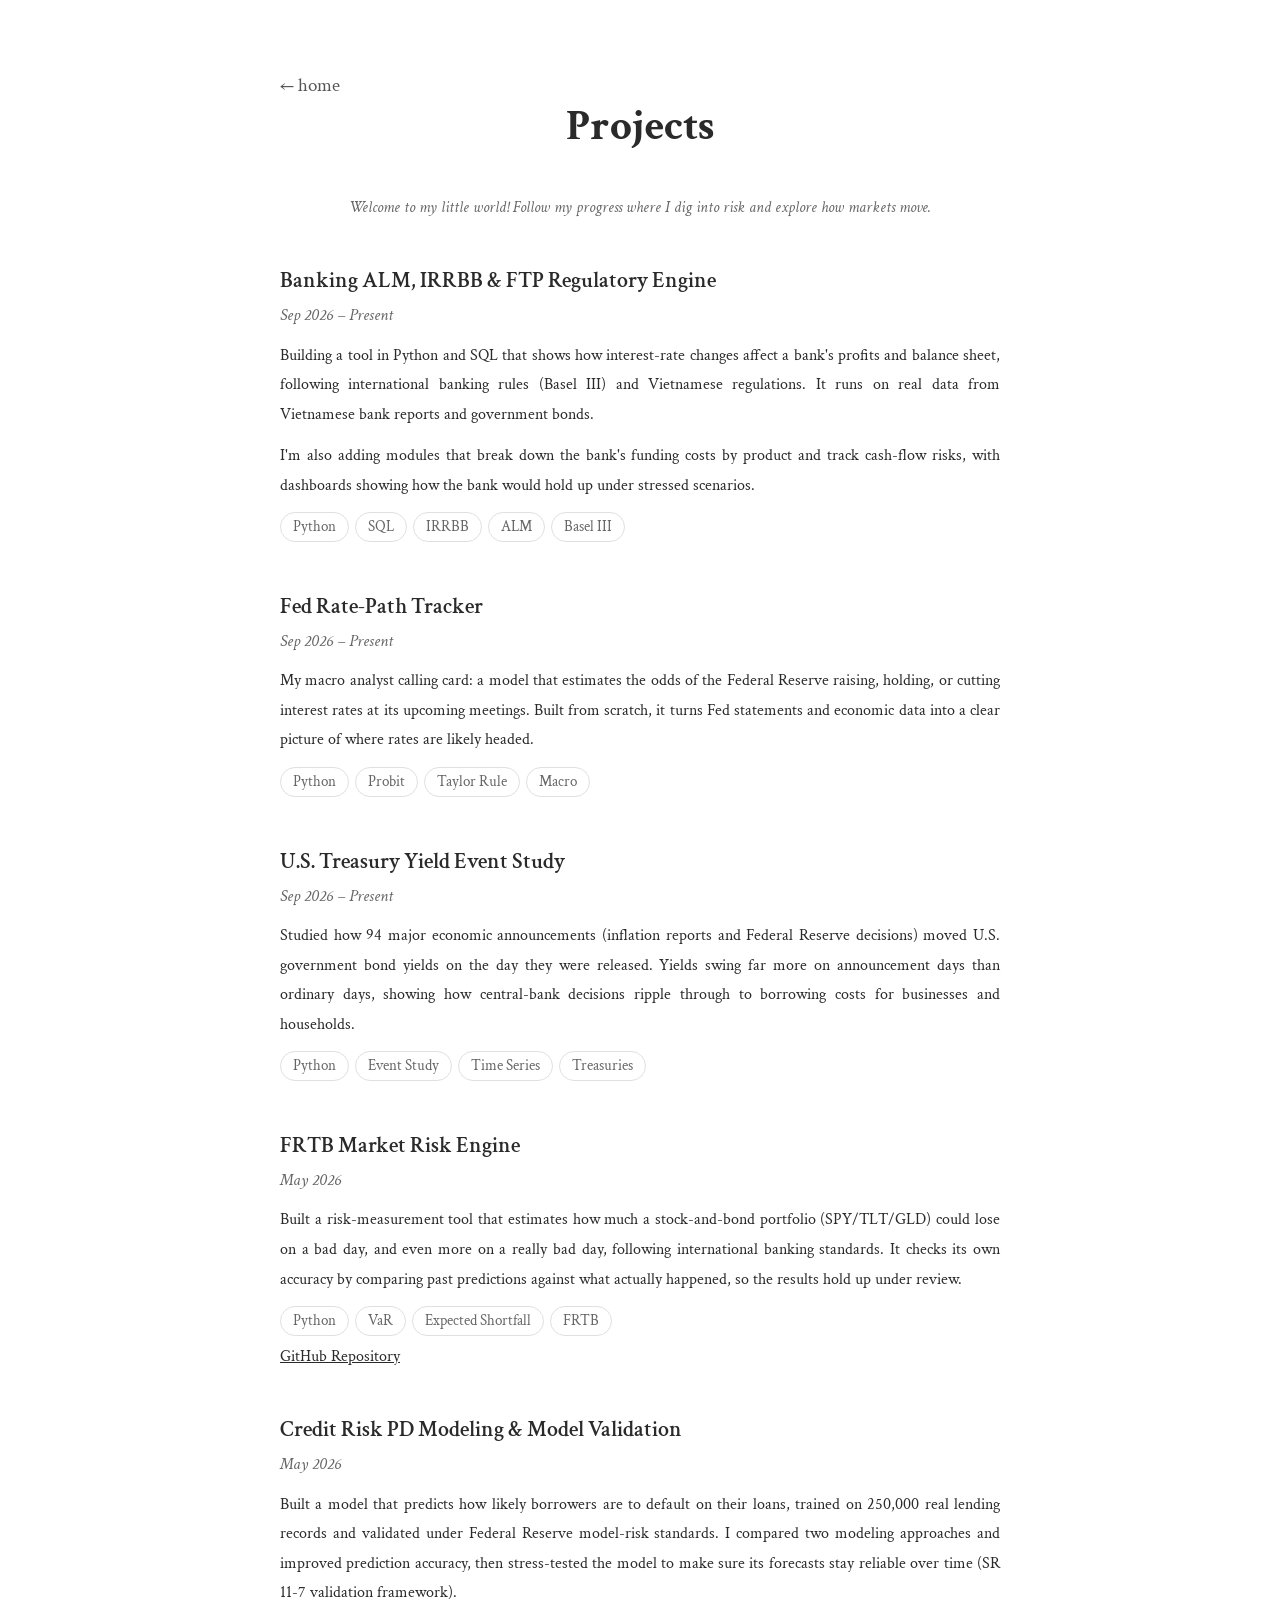
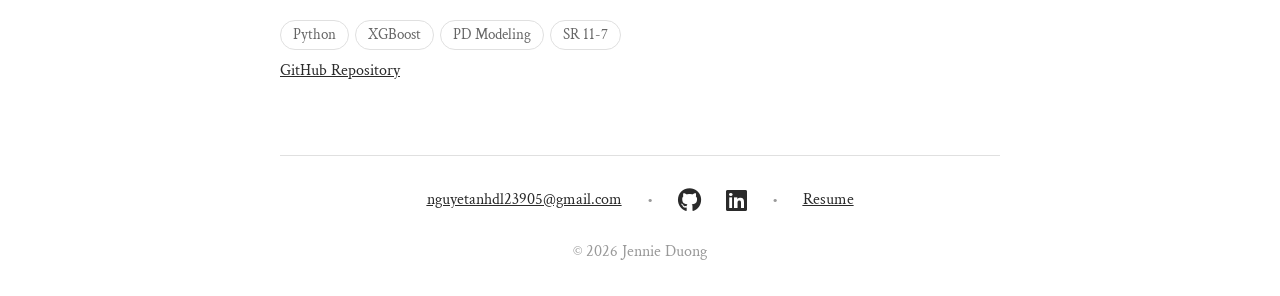
==== commit 28fce26e: "Add files via upload" ====
--- a/projects.html
+++ b/projects.html
@@ -19,7 +19,7 @@
         </header>
 
         <main>
-            <p class="intro">Risk models and market research, mostly built in Python.</p>
+            <p class="intro">Welcome to my little world! Follow my progress where I dig into risk and explore how markets move.</p>
 
             <div class="project">
                 <h3>Banking ALM, IRRBB &amp; FTP Regulatory Engine</h3>
--- a/assets/css/style.css
+++ b/assets/css/style.css
@@ -40,14 +40,14 @@
 }
 
 h1 {
-    font-size: 3rem;
+    font-size: 46px;
     font-weight: 400;
     letter-spacing: -1px;
     margin-bottom: 5px;
 }
 
 .subtitle {
-    font-size: 1.2rem;
+    font-size: 17.2px;
     color: #666;
     font-style: italic;
 }
@@ -104,7 +104,7 @@
 }
 
 .page-title {
-    font-size: 2.8rem;
+    font-size: 42.8px;
     font-weight: 700;
     margin: 0;
     text-align: center;
@@ -128,7 +128,7 @@
 nav a {
     color: #2a2a2a;
     text-decoration: none;
-    font-size: 1.1rem;
+    font-size: 15.6px;
     position: relative;
     transition: color 0.3s ease;
 }
@@ -171,7 +171,7 @@
 }
 
 main p {
-    font-size: 1.15rem;
+    font-size: 16.4px;
     line-height: 1.8;
     margin-bottom: 20px;
     text-align: justify;
@@ -350,10 +350,6 @@
     justify-content: center;
 }
 
-.social-links a:hover {
-    color: #666;
-}
-
 .social-links i {
     font-size: 1.5rem;
 }
@@ -382,7 +378,7 @@
     }
 
     .page-title {
-        font-size: 2.2rem;
+        font-size: 33.2px;
     }
 
     header {
@@ -400,11 +396,11 @@
     }
 
     h1 {
-        font-size: 2.8rem;
+        font-size: 42.8px;
     }
 
     .subtitle {
-        font-size: 1.2rem;
+        font-size: 17.2px;
     }
 
     nav ul {
@@ -413,7 +409,7 @@
     }
 
     nav a {
-        font-size: 1.1rem;
+        font-size: 15.6px;
     }
 
     main h2 {
@@ -421,7 +417,7 @@
     }
 
     main p {
-        font-size: 1.1rem;
+        font-size: 15.6px;
         text-align: left;
     }
 
